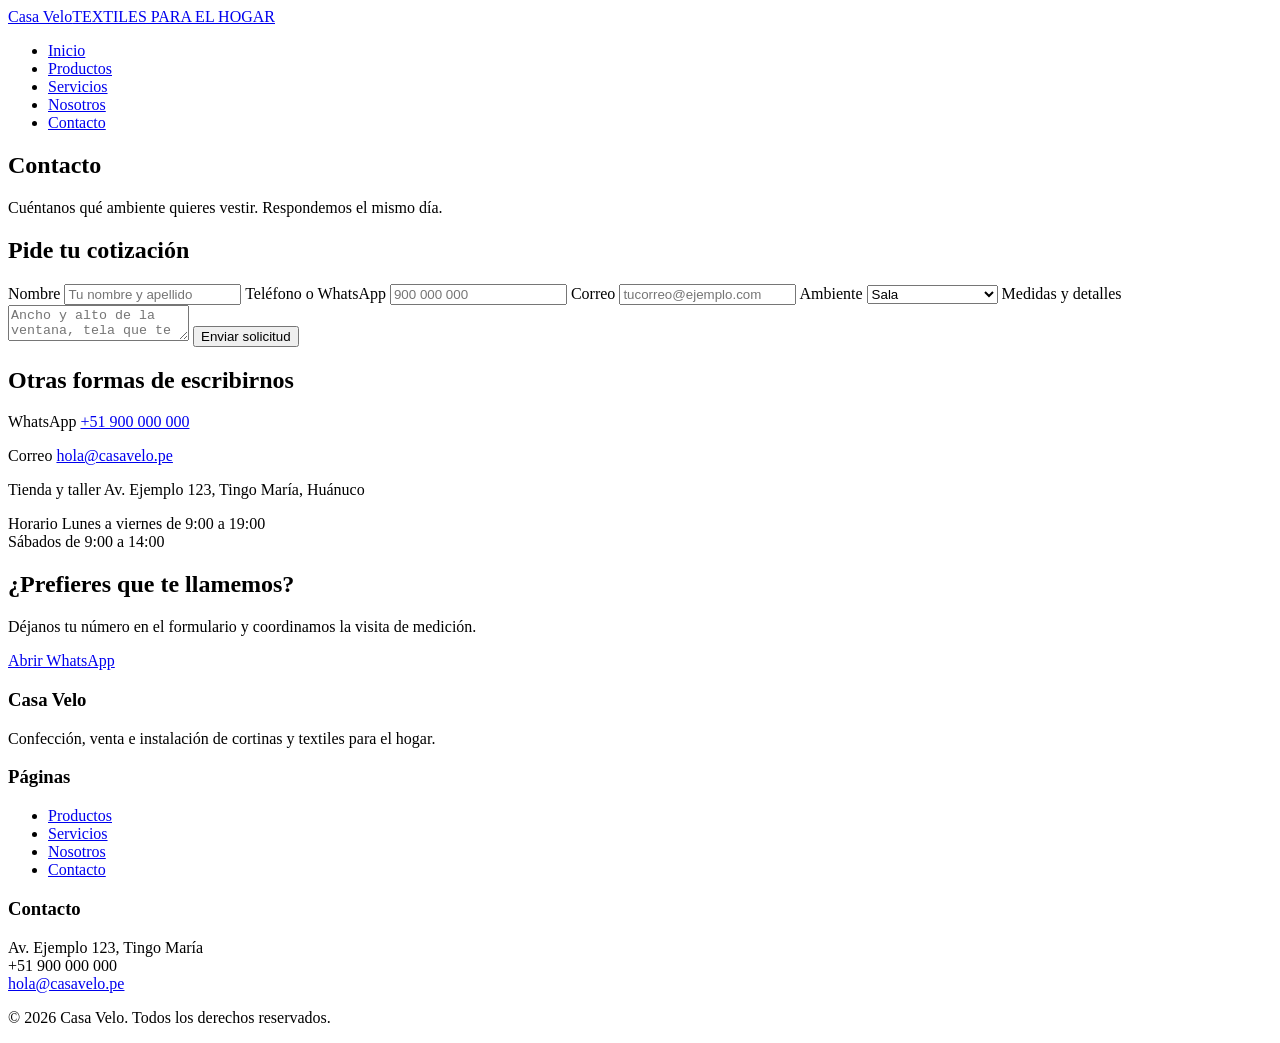
==== contacto.html @ 7a27e4d9 "ACTUALIZACION PAGINA INDEX ESTILOS" ====
<!DOCTYPE html>
<html lang="es">
<head>
  <meta charset="UTF-8">
  <meta name="viewport" content="width=device-width, initial-scale=1.0">
  <title>Contacto | Casa Velo</title>
  <meta name="description" content="Pide tu cotización de cortinas: teléfono, WhatsApp, correo y formulario.">
  <link rel="preconnect" href="https://fonts.googleapis.com">
  <link rel="preconnect" href="https://fonts.gstatic.com" crossorigin>
  <link href="https://fonts.googleapis.com/css2?family=Cormorant+Garamond:wght@500;600&family=Karla:wght@400;500&display=swap" rel="stylesheet">
  <link rel="stylesheet" href="css/estilos.css">
</head>
<body>

  <header class="cabecera">
    <div class="contenedor barra">
      <a href="index.html" class="logo">Casa Velo<span>TEXTILES PARA EL HOGAR</span></a>
      <nav>
        <ul class="menu">
          <li><a href="index.html">Inicio</a></li>
          <li><a href="productos.html">Productos</a></li>
          <li><a href="servicios.html">Servicios</a></li>
          <li><a href="nosotros.html">Nosotros</a></li>
          <li><a href="contacto.html" class="activo">Contacto</a></li>
        </ul>
      </nav>
    </div>
  </header>

  <section class="portada portada-interior">
    <div class="contenedor portada-texto">
      <h1>Contacto</h1>
      <p>Cuéntanos qué ambiente quieres vestir. Respondemos el mismo día.</p>
    </div>
  </section>

  <section class="seccion">
    <div class="contenedor grilla-2">

      <!-- ===== Formulario =====
           Este formulario todavía no envía nada: HTML solo arma la
           interfaz. Cuando quieras que llegue a tu correo, puedes usar
           un servicio como Formspree en el atributo action. -->
      <div>
        <h2>Pide tu cotización</h2>
        <form class="formulario" action="#" method="post">

          <label for="nombre">Nombre</label>
          <input type="text" id="nombre" name="nombre" placeholder="Tu nombre y apellido" required>

          <label for="telefono">Teléfono o WhatsApp</label>
          <input type="tel" id="telefono" name="telefono" placeholder="900 000 000" required>

          <label for="correo">Correo</label>
          <input type="email" id="correo" name="correo" placeholder="tucorreo@ejemplo.com">

          <label for="ambiente">Ambiente</label>
          <select id="ambiente" name="ambiente">
            <option value="sala">Sala</option>
            <option value="dormitorio">Dormitorio</option>
            <option value="comedor">Comedor o cocina</option>
            <option value="bano">Baño</option>
            <option value="oficina">Oficina</option>
            <option value="otro">Otro</option>
          </select>

          <label for="mensaje">Medidas y detalles</label>
          <textarea id="mensaje" name="mensaje" placeholder="Ancho y alto de la ventana, tela que te gustaría, fecha en que la necesitas."></textarea>

          <button type="submit" class="boton">Enviar solicitud</button>
        </form>
      </div>

      <!-- ===== Datos de contacto ===== -->
      <div class="datos-contacto">
        <h2>Otras formas de escribirnos</h2>

        <p>
          <span class="dato-titulo">WhatsApp</span>
          <a href="https://wa.me/51900000000">+51 900 000 000</a>
        </p>

        <p>
          <span class="dato-titulo">Correo</span>
          <a href="mailto:hola@casavelo.pe">hola@casavelo.pe</a>
        </p>

        <p>
          <span class="dato-titulo">Tienda y taller</span>
          Av. Ejemplo 123, Tingo María, Huánuco
        </p>

        <p>
          <span class="dato-titulo">Horario</span>
          Lunes a viernes de 9:00 a 19:00<br>
          Sábados de 9:00 a 14:00
        </p>

        <div class="foto foto-alta"></div>
      </div>

    </div>
  </section>

  <section class="franja">
    <div class="contenedor">
      <h2>¿Prefieres que te llamemos?</h2>
      <p>Déjanos tu número en el formulario y coordinamos la visita de medición.</p>
      <a href="https://wa.me/51900000000" class="boton">Abrir WhatsApp</a>
    </div>
  </section>

  <footer class="pie">
    <div class="contenedor">
      <div class="pie-columnas">
        <div>
          <h3>Casa Velo</h3>
          <p>Confección, venta e instalación de cortinas y textiles para el hogar.</p>
        </div>
        <div>
          <h3>Páginas</h3>
          <ul class="lista-limpia">
            <li><a href="productos.html">Productos</a></li>
            <li><a href="servicios.html">Servicios</a></li>
            <li><a href="nosotros.html">Nosotros</a></li>
            <li><a href="contacto.html">Contacto</a></li>
          </ul>
        </div>
        <div>
          <h3>Contacto</h3>
          <p>
            Av. Ejemplo 123, Tingo María<br>
            +51 900 000 000<br>
            <a href="mailto:hola@casavelo.pe">hola@casavelo.pe</a>
          </p>
        </div>
      </div>
      <p class="pie-final">© 2026 Casa Velo. Todos los derechos reservados.</p>
    </div>
  </footer>

</body>
</html>
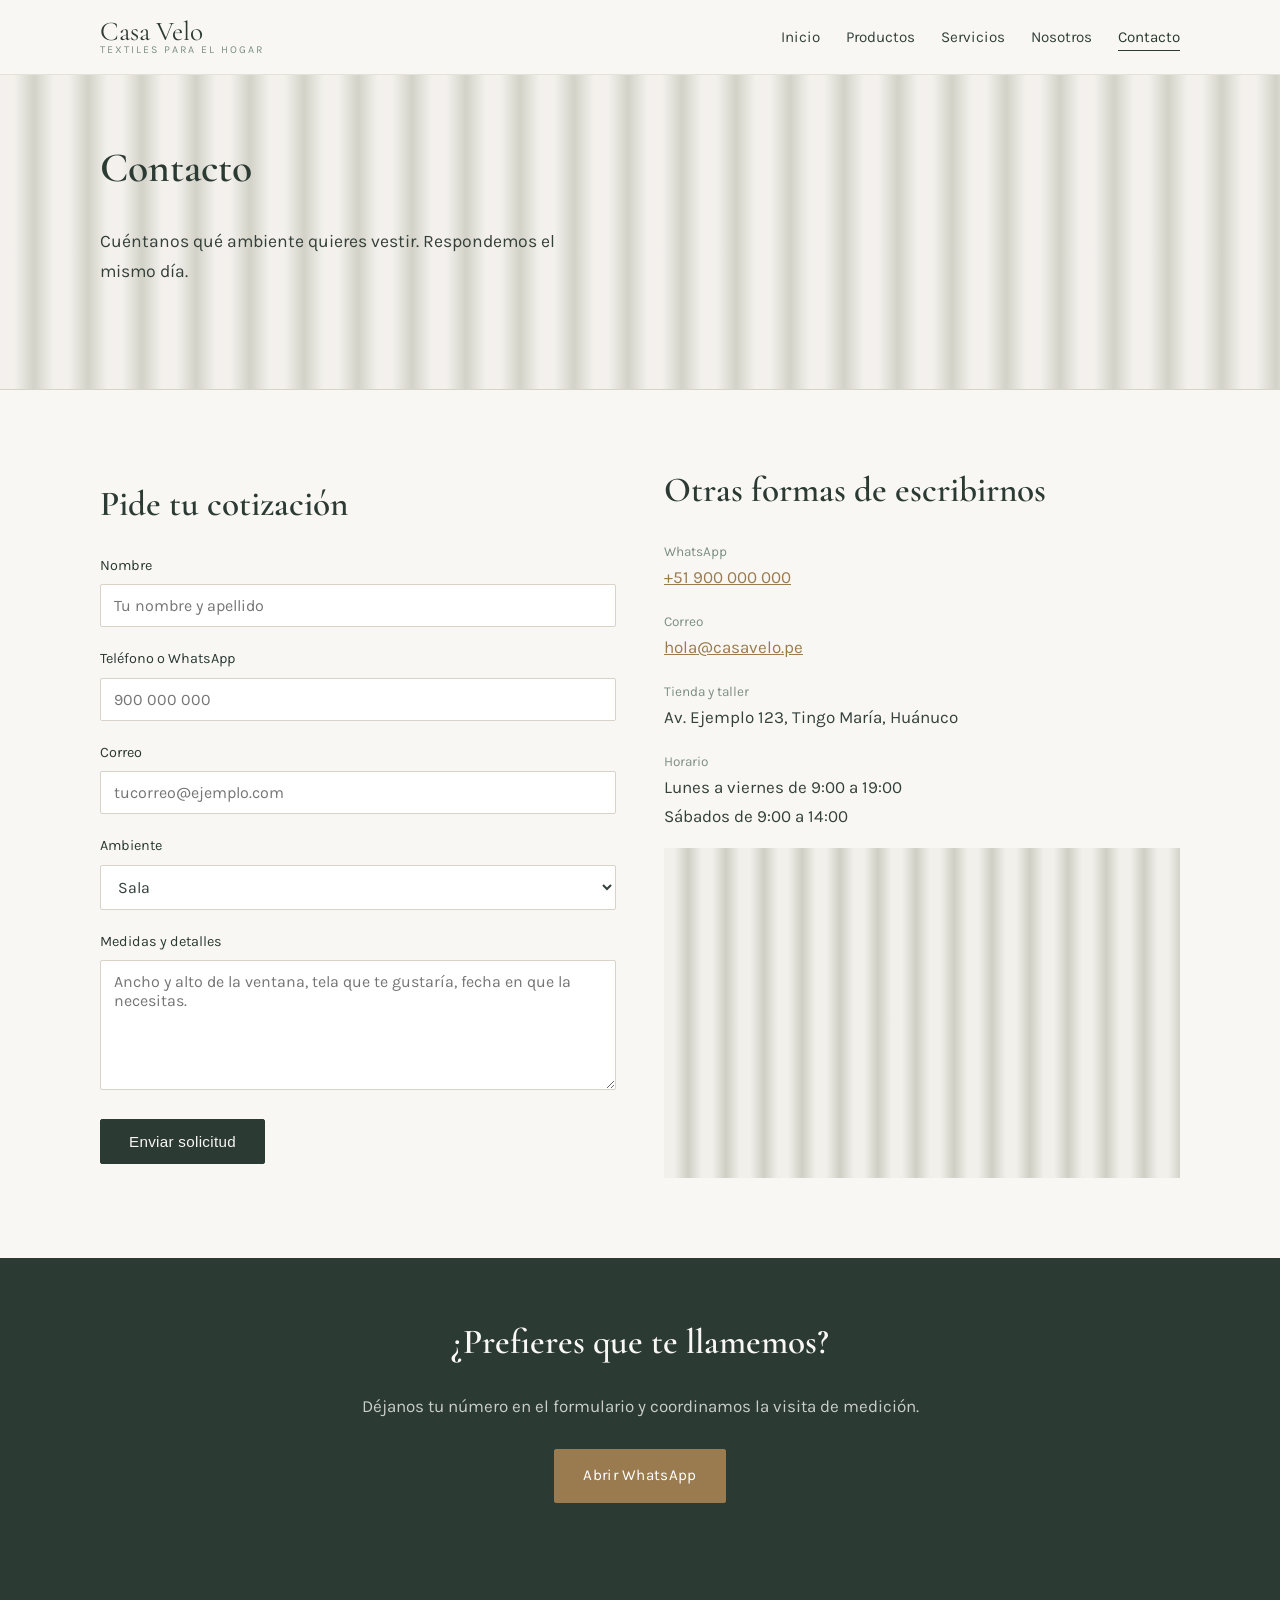
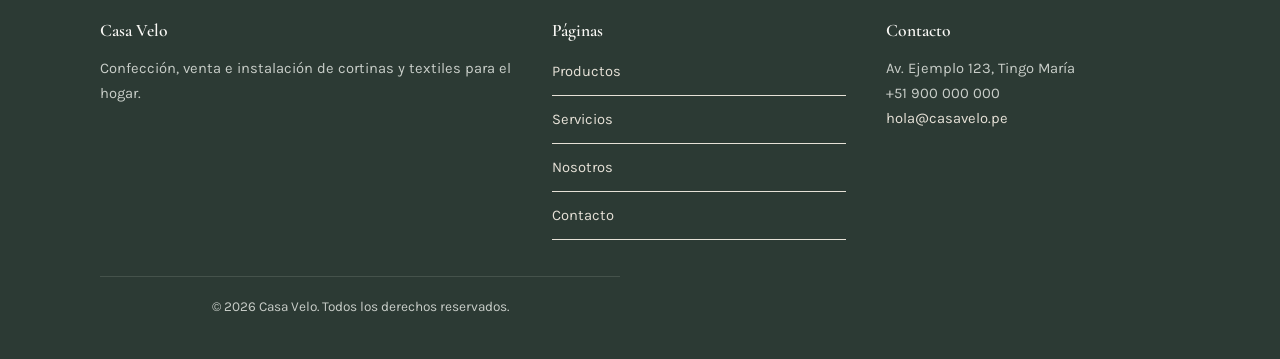
==== commit 245a476d: "CSS CSS" ====
--- a/contacto.html
+++ b/contacto.html
@@ -8,7 +8,7 @@
   <link rel="preconnect" href="https://fonts.googleapis.com">
   <link rel="preconnect" href="https://fonts.gstatic.com" crossorigin>
   <link href="https://fonts.googleapis.com/css2?family=Cormorant+Garamond:wght@500;600&family=Karla:wght@400;500&display=swap" rel="stylesheet">
-  <link rel="stylesheet" href="css/estilos.css">
+  <link rel="stylesheet" href="estilos.css">
 </head>
 <body>
 
--- a/estilos.css
+++ b/estilos.css
@@ -0,0 +1,375 @@
+/* =========================================================
+   Casa Velo — hoja de estilos única para todas las páginas
+   Orden: 1) variables  2) base  3) cabecera  4) portada
+          5) secciones  6) tarjetas  7) formulario  8) pie
+          9) versión móvil
+   ========================================================= */
+
+/* ---------- 1. Variables de color y tipografía ---------- */
+/* Cambiar un color aquí lo cambia en todo el sitio. */
+:root {
+  --pino: #2c3a34;        /* verde oscuro: textos y franjas */
+  --salvia: #7d8f84;      /* verde medio: detalles */
+  --arena: #e6e1d7;       /* beige claro: bordes y fondos suaves */
+  --hueso: #f8f7f4;       /* fondo general */
+  --bronce: #9a7b4f;      /* color de acento: enlaces y botones */
+  --texto: #34403a;       /* gris verdoso para leer cómodo */
+
+  --serif: "Cormorant Garamond", Georgia, serif;
+  --sans: "Karla", "Trebuchet MS", sans-serif;
+}
+
+/* ---------- 2. Estilos base ---------- */
+* {
+  box-sizing: border-box;          /* el padding no agranda las cajas */
+}
+
+body {
+  margin: 0;
+  background-color: var(--hueso);
+  color: var(--texto);
+  font-family: var(--sans);
+  font-size: 17px;
+  line-height: 1.7;
+}
+
+h1, h2, h3 {
+  font-family: var(--serif);
+  color: var(--pino);
+  font-weight: 600;
+  line-height: 1.15;
+  margin-top: 0;
+}
+
+h1 { font-size: 3.2rem; }
+h2 { font-size: 2.2rem; }
+h3 { font-size: 1.4rem; margin-bottom: 0.4rem; }
+
+p { max-width: 65ch; }           /* líneas cortas = lectura cómoda */
+
+a { color: var(--bronce); }
+
+img { max-width: 100%; display: block; }
+
+/* Caja centrada que usan todas las secciones */
+.contenedor {
+  width: 90%;
+  max-width: 1080px;
+  margin: 0 auto;
+}
+
+/* Botones */
+.boton {
+  display: inline-block;
+  background-color: var(--pino);
+  color: var(--hueso);
+  padding: 13px 28px;
+  border: 1px solid var(--pino);
+  border-radius: 2px;
+  text-decoration: none;
+  font-size: 0.95rem;
+  letter-spacing: 0.3px;
+}
+
+.boton:hover { background-color: #1e2a25; }
+
+.boton-claro {
+  background-color: transparent;
+  color: var(--pino);
+}
+
+.boton-claro:hover {
+  background-color: var(--arena);
+  color: var(--pino);
+}
+
+/* Foco visible para quien navega con teclado */
+a:focus-visible,
+button:focus-visible,
+input:focus-visible,
+select:focus-visible,
+textarea:focus-visible {
+  outline: 2px solid var(--bronce);
+  outline-offset: 3px;
+}
+
+/* ---------- 3. Cabecera y menú ---------- */
+.cabecera {
+  border-bottom: 1px solid var(--arena);
+  background-color: var(--hueso);
+}
+
+.barra {
+  display: flex;
+  align-items: center;
+  justify-content: space-between;
+  padding: 18px 0;
+}
+
+.logo {
+  font-family: var(--serif);
+  font-size: 1.7rem;
+  color: var(--pino);
+  text-decoration: none;
+  line-height: 1;
+}
+
+.logo span {
+  display: block;
+  font-family: var(--sans);
+  font-size: 0.66rem;
+  letter-spacing: 2px;
+  color: var(--salvia);
+}
+
+.menu {
+  list-style: none;      /* quita las viñetas */
+  display: flex;
+  gap: 26px;
+  margin: 0;
+  padding: 0;
+}
+
+.menu a {
+  color: var(--texto);
+  text-decoration: none;
+  font-size: 0.95rem;
+  padding-bottom: 4px;
+  border-bottom: 1px solid transparent;
+}
+
+.menu a:hover { border-bottom-color: var(--bronce); }
+
+/* La clase "activo" marca la página en la que estamos */
+.menu .activo {
+  color: var(--pino);
+  border-bottom-color: var(--pino);
+}
+
+/* ---------- 4. Portada (hero) ---------- */
+/* El fondo imita los pliegues de una cortina usando solo CSS.
+   Para poner una foto real: reemplaza el "repeating-linear-gradient"
+   por  background-image: url("../img/portada.jpg");  */
+.portada {
+  background-color: var(--arena);
+  background-image: repeating-linear-gradient(
+    90deg,
+    rgba(255, 255, 255, 0.55) 0px,
+    rgba(255, 255, 255, 0.55) 14px,
+    rgba(125, 143, 132, 0.18) 34px,
+    rgba(255, 255, 255, 0.55) 54px
+  );
+  background-size: cover;
+  border-bottom: 1px solid #d9d3c7;
+}
+
+.portada-texto {
+  padding: 110px 0 120px;
+}
+
+.portada h1 { max-width: 15ch; }
+
+.portada p {
+  font-size: 1.1rem;
+  max-width: 46ch;
+  margin-bottom: 32px;
+}
+
+/* Portada más baja para las páginas internas */
+.portada-interior .portada-texto { padding: 70px 0; }
+.portada-interior h1 { font-size: 2.6rem; }
+
+/* ---------- 5. Secciones ---------- */
+.seccion { padding: 80px 0; }
+
+.seccion-arena { background-color: #f2efe9; }
+
+.titulo-seccion { margin-bottom: 8px; }
+
+.bajada {
+  color: var(--salvia);
+  margin-bottom: 40px;
+}
+
+/* Rejillas: 3 columnas y 2 columnas */
+.grilla-3 {
+  display: grid;
+  grid-template-columns: repeat(3, 1fr);
+  gap: 28px;
+}
+
+.grilla-2 {
+  display: grid;
+  grid-template-columns: 1fr 1fr;
+  gap: 48px;
+  align-items: center;
+}
+
+/* ---------- 6. Tarjetas y fotos ---------- */
+.tarjeta {
+  background-color: var(--hueso);
+  border: 1px solid var(--arena);
+  border-radius: 2px;
+  overflow: hidden;
+}
+
+.tarjeta:hover { border-color: var(--salvia); }
+
+.tarjeta-texto { padding: 22px 24px 26px; }
+
+.tarjeta p { font-size: 0.95rem; margin: 0; }
+
+/* Marcador de foto: se ve bien aunque todavía no subas imágenes.
+   Cuando tengas fotos, borra este div y usa:
+   <img src="img/sala.jpg" alt="Cortina de sala"> */
+.foto {
+  height: 210px;
+  background-color: var(--arena);
+  background-image: repeating-linear-gradient(
+    90deg,
+    rgba(255, 255, 255, 0.5) 0px,
+    rgba(255, 255, 255, 0.5) 10px,
+    rgba(125, 143, 132, 0.22) 24px,
+    rgba(255, 255, 255, 0.5) 38px
+  );
+}
+
+.foto-alta { height: 330px; }
+
+/* Lista de ambientes o materiales */
+.lista-limpia {
+  list-style: none;
+  padding: 0;
+  margin: 0;
+}
+
+.lista-limpia li {
+  padding: 11px 0;
+  border-bottom: 1px solid var(--arena);
+}
+
+/* Servicios numerados: aquí sí hay un orden real (1, 2, 3, 4) */
+.paso {
+  display: flex;
+  gap: 20px;
+  padding: 24px 0;
+  border-top: 1px solid var(--arena);
+}
+
+.paso-numero {
+  font-family: var(--serif);
+  font-size: 2rem;
+  color: var(--salvia);
+  min-width: 46px;
+}
+
+/* Franja de llamada a la acción */
+.franja {
+  background-color: var(--pino);
+  color: var(--arena);
+  padding: 64px 0;
+  text-align: center;
+}
+
+.franja h2 { color: var(--hueso); }
+
+.franja p { margin: 0 auto 28px; color: #c9cec9; }
+
+.franja .boton {
+  background-color: var(--bronce);
+  border-color: var(--bronce);
+  color: #fff;
+}
+
+.franja .boton:hover { background-color: #86693f; }
+
+/* ---------- 7. Formulario de contacto ---------- */
+.formulario label {
+  display: block;
+  margin-bottom: 6px;
+  font-size: 0.9rem;
+  color: var(--pino);
+}
+
+.formulario input,
+.formulario select,
+.formulario textarea {
+  width: 100%;
+  padding: 11px 13px;
+  margin-bottom: 20px;
+  border: 1px solid #d9d3c7;
+  border-radius: 2px;
+  background-color: #fff;
+  font-family: var(--sans);
+  font-size: 1rem;
+  color: var(--texto);
+}
+
+.formulario textarea { min-height: 130px; resize: vertical; }
+
+.datos-contacto p { margin: 0 0 18px; }
+
+.dato-titulo {
+  color: var(--salvia);
+  font-size: 0.85rem;
+  display: block;
+}
+
+/* ---------- 8. Pie de página ---------- */
+.pie {
+  background-color: var(--pino);
+  color: #c9cec9;
+  padding: 54px 0 28px;
+  font-size: 0.92rem;
+}
+
+.pie h3 { color: var(--hueso); font-size: 1.1rem; }
+
+.pie a { color: var(--arena); text-decoration: none; }
+
+.pie a:hover { text-decoration: underline; }
+
+.pie-columnas {
+  display: grid;
+  grid-template-columns: 1.4fr 1fr 1fr;
+  gap: 40px;
+}
+
+.pie-final {
+  margin-top: 36px;
+  padding-top: 18px;
+  border-top: 1px solid #45524b;
+  text-align: center;
+  font-size: 0.85rem;
+}
+
+/* ---------- 9. Versión móvil ---------- */
+/* Todo lo de adentro se aplica solo en pantallas de 760px o menos. */
+@media (max-width: 760px) {
+  body { font-size: 16px; }
+
+  h1 { font-size: 2.3rem; }
+  h2 { font-size: 1.8rem; }
+
+  .barra {
+    flex-direction: column;
+    gap: 14px;
+  }
+
+  .menu {
+    flex-wrap: wrap;
+    justify-content: center;
+    gap: 16px;
+  }
+
+  .portada-texto { padding: 70px 0; }
+
+  .seccion { padding: 56px 0; }
+
+  .grilla-3,
+  .grilla-2,
+  .pie-columnas {
+    grid-template-columns: 1fr;   /* una sola columna */
+    gap: 24px;
+  }
+}
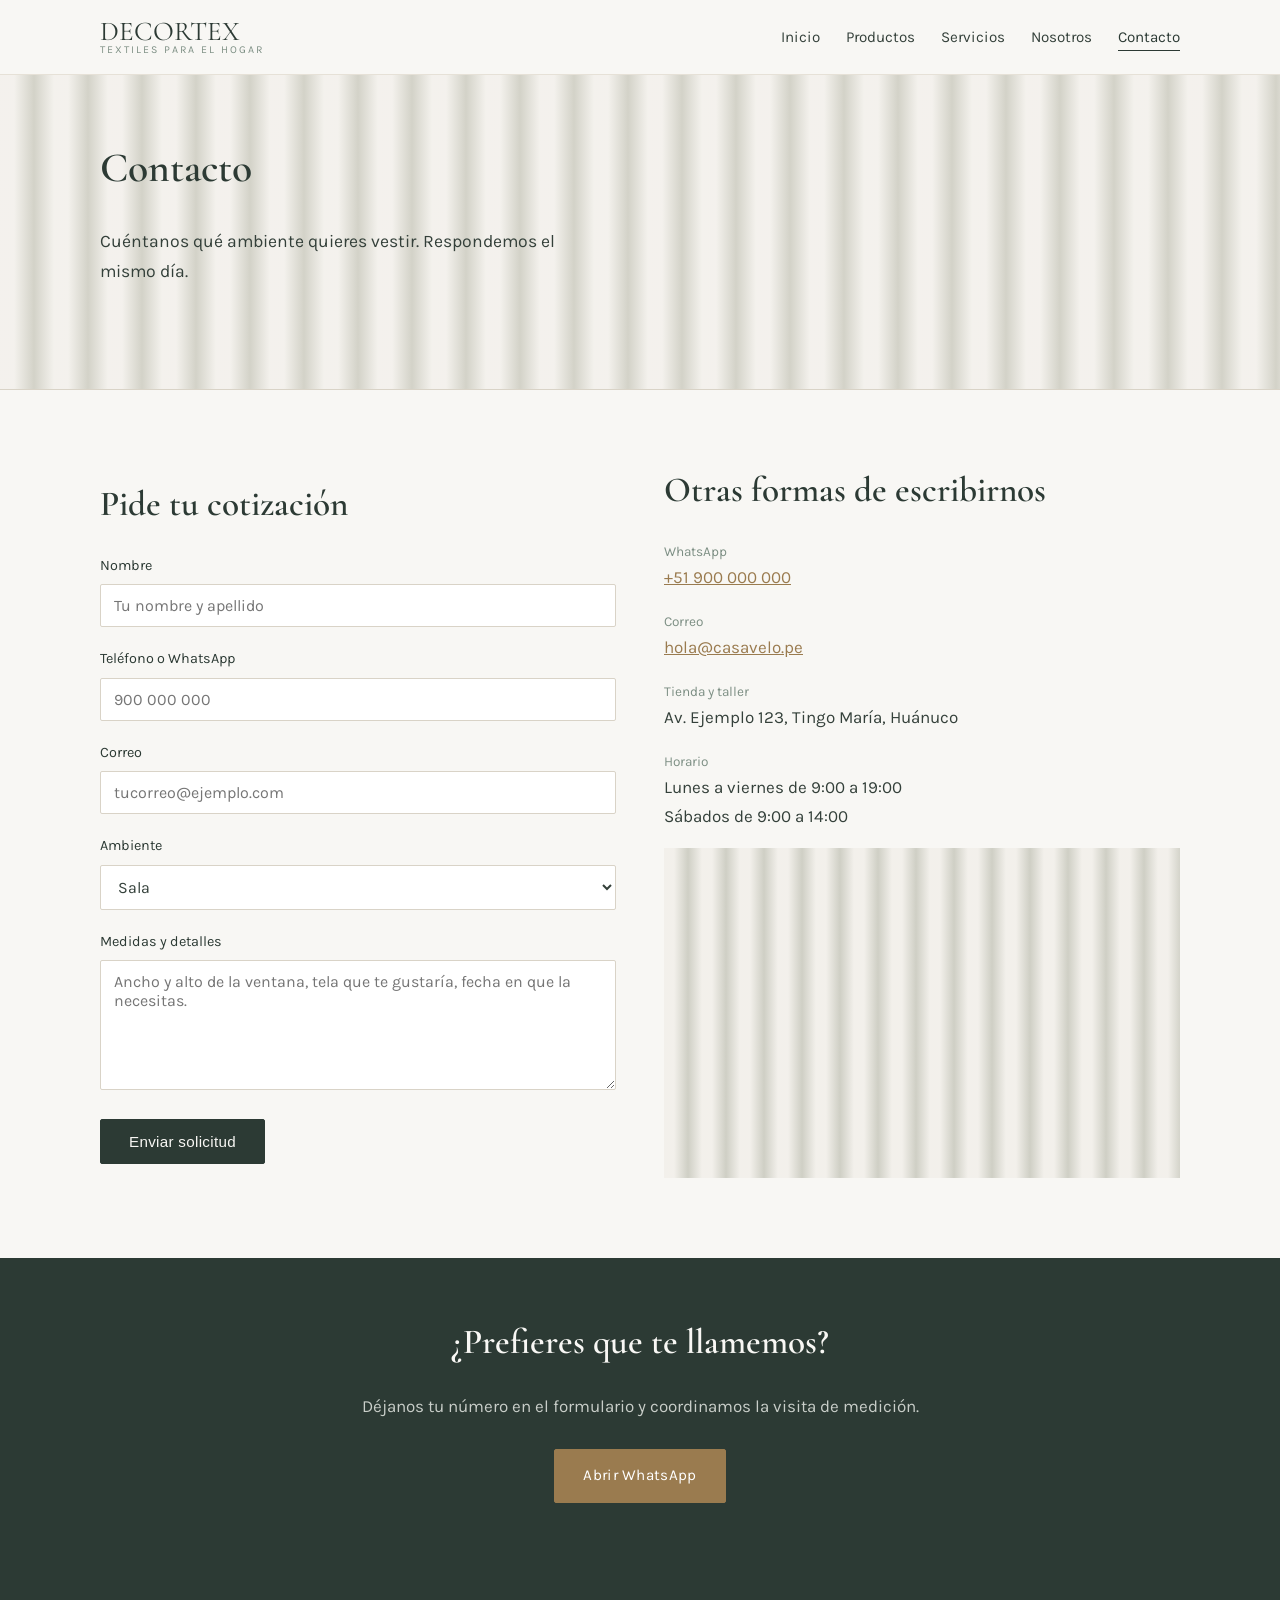
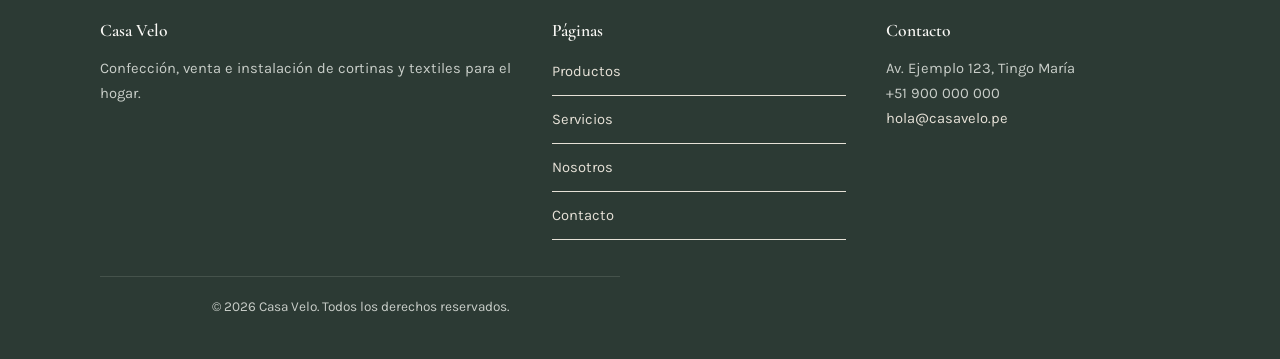
==== commit 873a0a72: "CAMBIO DE NOMBRE" ====
--- a/contacto.html
+++ b/contacto.html
@@ -14,7 +14,7 @@
 
   <header class="cabecera">
     <div class="contenedor barra">
-      <a href="index.html" class="logo">Casa Velo<span>TEXTILES PARA EL HOGAR</span></a>
+      <a href="index.html" class="logo">DECORTEX<span>TEXTILES PARA EL HOGAR</span></a>
       <nav>
         <ul class="menu">
           <li><a href="index.html">Inicio</a></li>
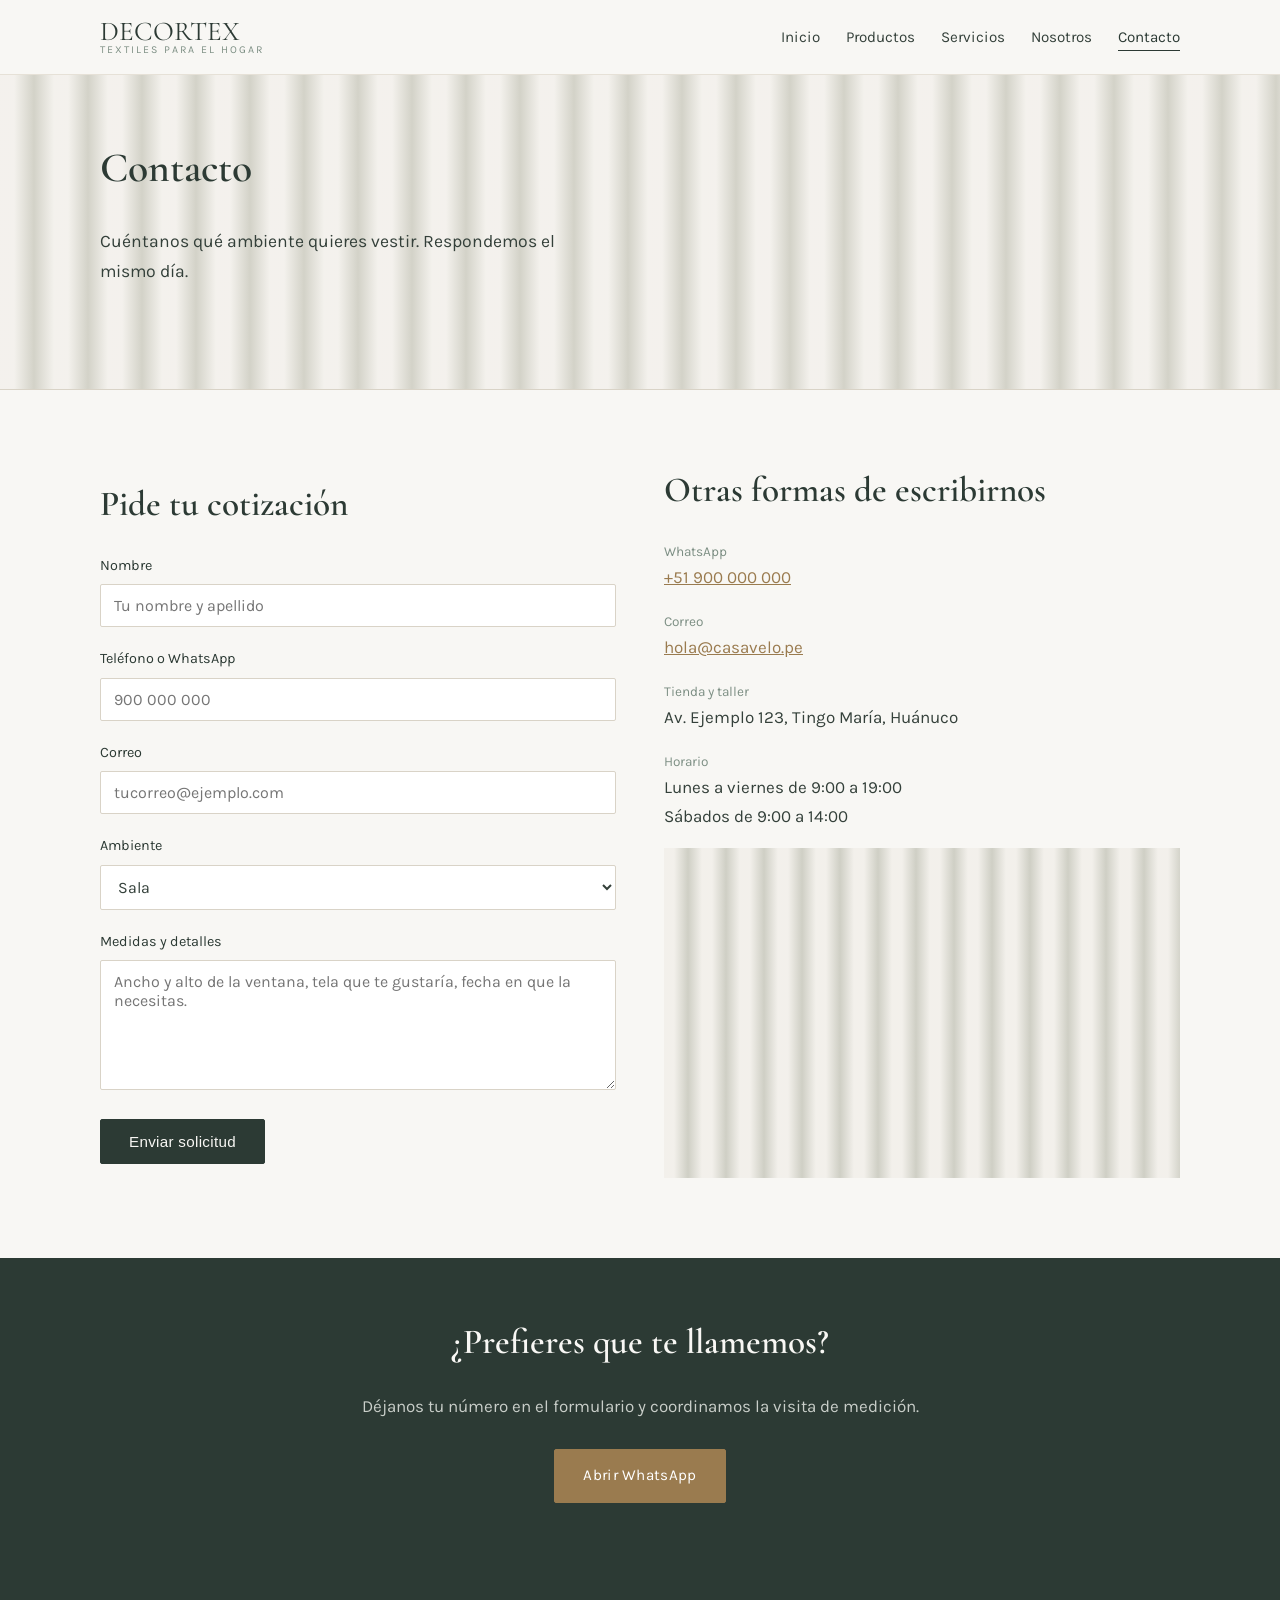
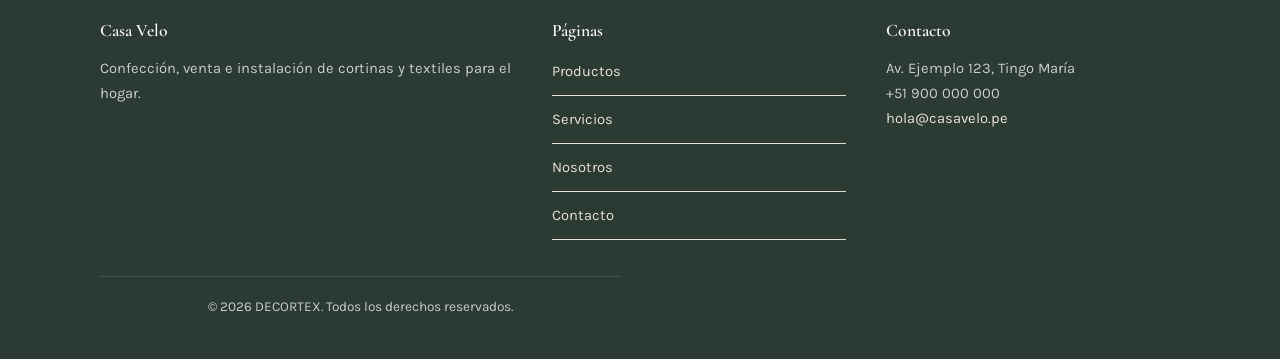
==== commit e1081696: "CAMBIO" ====
--- a/contacto.html
+++ b/contacto.html
@@ -135,7 +135,7 @@
           </p>
         </div>
       </div>
-      <p class="pie-final">© 2026 Casa Velo. Todos los derechos reservados.</p>
+      <p class="pie-final">© 2026 DECORTEX. Todos los derechos reservados.</p>
     </div>
   </footer>
 
